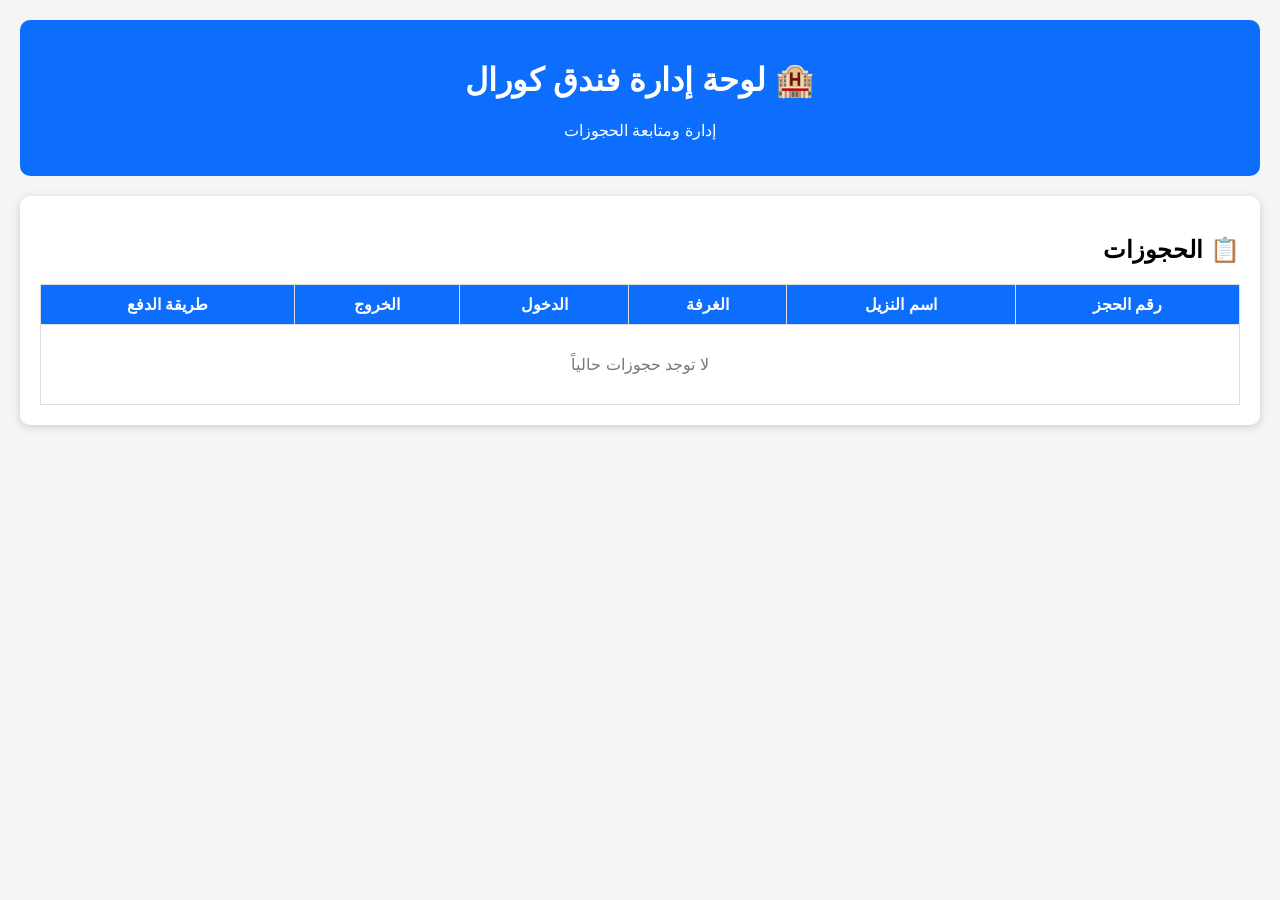
==== admin.html @ 08f66ac8 "Create admin.html" ====
<!DOCTYPE html>
<html lang="ar" dir="rtl">
<head>
    <meta charset="UTF-8">
    <meta name="viewport" content="width=device-width, initial-scale=1.0">
    <title>لوحة إدارة فندق كورال</title>

    <style>
        body {
            font-family: Arial, sans-serif;
            background: #f5f5f5;
            margin: 0;
            padding: 20px;
        }

        header {
            background: #0d6efd;
            color: white;
            padding: 20px;
            text-align: center;
            border-radius: 10px;
        }

        .card {
            background: white;
            padding: 20px;
            margin-top: 20px;
            border-radius: 10px;
            box-shadow: 0 2px 8px #ccc;
        }

        table {
            width: 100%;
            border-collapse: collapse;
            margin-top: 15px;
        }

        th, td {
            border: 1px solid #ddd;
            padding: 10px;
            text-align: center;
        }

        th {
            background: #0d6efd;
            color: white;
        }

        .empty {
            text-align: center;
            padding: 30px;
            color: #777;
        }
    </style>
</head>

<body>

<header>
    <h1>🏨 لوحة إدارة فندق كورال</h1>
    <p>إدارة ومتابعة الحجوزات</p>
</header>

<div class="card">
    <h2>📋 الحجوزات</h2>

    <table>
        <tr>
            <th>رقم الحجز</th>
            <th>اسم النزيل</th>
            <th>الغرفة</th>
            <th>الدخول</th>
            <th>الخروج</th>
            <th>طريقة الدفع</th>
        </tr>

        <tr>
            <td colspan="6" class="empty">
                لا توجد حجوزات حالياً
            </td>
        </tr>
    </table>
</div>

</body>
</html>
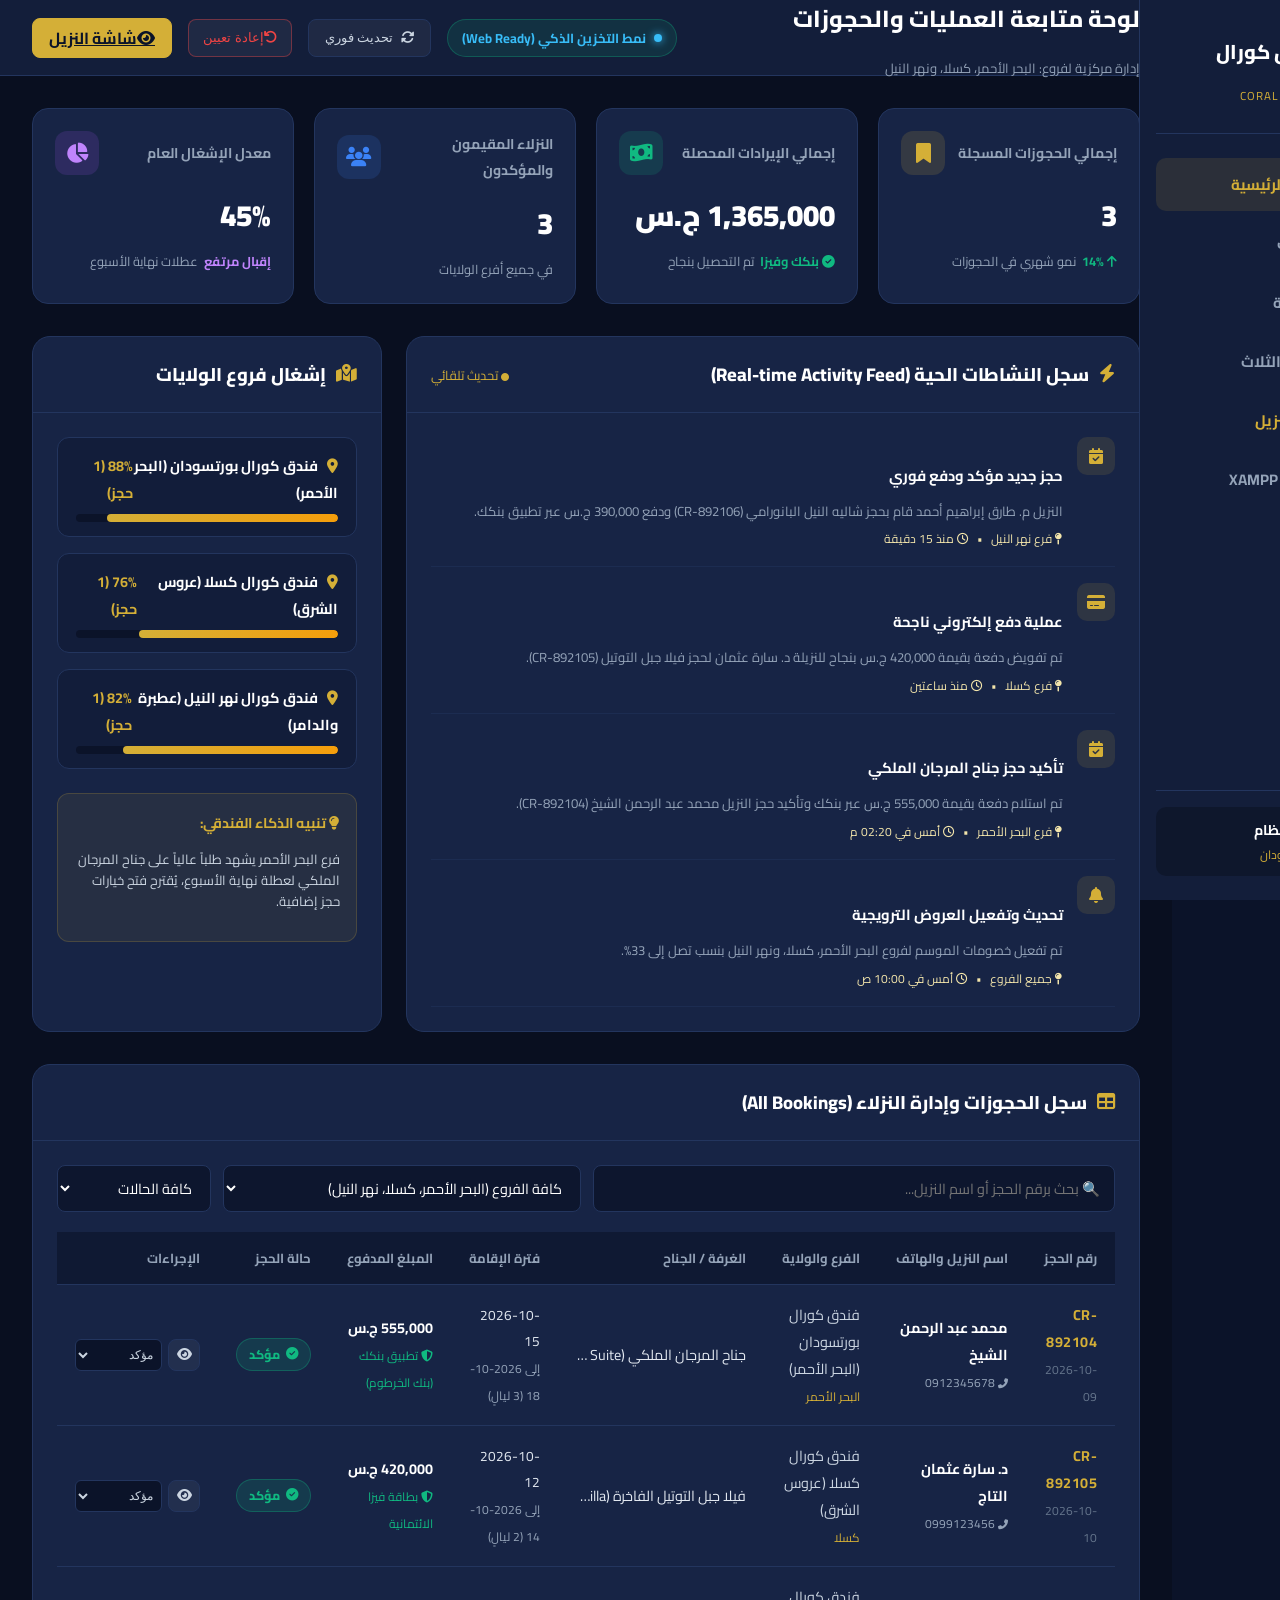
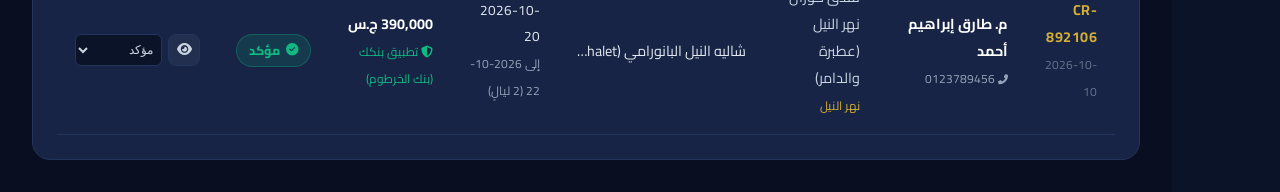
==== commit 0f22259f: "Initial commit: Coral Hotel Sudan Booking Website with XAMPP MySQL backend and GitHub Pages support" ====
--- a/admin.html
+++ b/admin.html
@@ -3,84 +3,260 @@
 <head>
     <meta charset="UTF-8">
     <meta name="viewport" content="width=device-width, initial-scale=1.0">
-    <title>لوحة إدارة فندق كورال</title>
-
-    <style>
-        body {
-            font-family: Arial, sans-serif;
-            background: #f5f5f5;
-            margin: 0;
-            padding: 20px;
-        }
-
-        header {
-            background: #0d6efd;
-            color: white;
-            padding: 20px;
-            text-align: center;
-            border-radius: 10px;
-        }
-
-        .card {
-            background: white;
-            padding: 20px;
-            margin-top: 20px;
-            border-radius: 10px;
-            box-shadow: 0 2px 8px #ccc;
-        }
-
-        table {
-            width: 100%;
-            border-collapse: collapse;
-            margin-top: 15px;
-        }
-
-        th, td {
-            border: 1px solid #ddd;
-            padding: 10px;
-            text-align: center;
-        }
-
-        th {
-            background: #0d6efd;
-            color: white;
-        }
-
-        .empty {
-            text-align: center;
-            padding: 30px;
-            color: #777;
-        }
-    </style>
+    <title>لوحة تحكم مدير النظام | فندق كورال السودان</title>
+    <!-- Fonts & Icons -->
+    <link rel="preconnect" href="https://fonts.googleapis.com">
+    <link rel="preconnect" href="https://fonts.gstatic.com" crossorigin>
+    <link href="https://fonts.googleapis.com/css2?family=Cairo:wght@400;600;700;800;900&display=swap" rel="stylesheet">
+    <link rel="stylesheet" href="https://cdnjs.cloudflare.com/ajax/libs/font-awesome/6.4.0/css/all.min.css">
+    <!-- Stylesheets -->
+    <link rel="stylesheet" href="css/admin.css">
 </head>
-
-<body>
-
-<header>
-    <h1>🏨 لوحة إدارة فندق كورال</h1>
-    <p>إدارة ومتابعة الحجوزات</p>
-</header>
-
-<div class="card">
-    <h2>📋 الحجوزات</h2>
-
-    <table>
-        <tr>
-            <th>رقم الحجز</th>
-            <th>اسم النزيل</th>
-            <th>الغرفة</th>
-            <th>الدخول</th>
-            <th>الخروج</th>
-            <th>طريقة الدفع</th>
-        </tr>
-
-        <tr>
-            <td colspan="6" class="empty">
-                لا توجد حجوزات حالياً
-            </td>
-        </tr>
-    </table>
-</div>
-
+<body class="admin-body">
+
+    <!-- القائمة الجانبية (Sidebar) -->
+    <aside class="admin-sidebar">
+        <div class="admin-logo">
+            <div class="admin-logo-icon">
+                <i class="fas fa-crown"></i>
+            </div>
+            <div class="admin-logo-text">
+                <h2>إدارة فندق كورال</h2>
+                <span>CORAL ADMIN CENTER</span>
+            </div>
+        </div>
+
+        <nav class="admin-nav">
+            <a href="admin.html" class="admin-nav-item active">
+                <i class="fas fa-th-large"></i>
+                <span>لوحة التحكم الرئيسية</span>
+            </a>
+            <a href="#bookingsSection" class="admin-nav-item">
+                <i class="fas fa-calendar-check"></i>
+                <span>سجل الحجوزات</span>
+            </a>
+            <a href="#activitiesSection" class="admin-nav-item">
+                <i class="fas fa-bolt"></i>
+                <span>النشاطات الحية</span>
+            </a>
+            <a href="#occupancySection" class="admin-nav-item">
+                <i class="fas fa-hotel"></i>
+                <span>فروع الولايات الثلاث</span>
+            </a>
+            <a href="index.html" target="_blank" class="admin-nav-item" style="color: var(--gold);">
+                <i class="fas fa-external-link-alt"></i>
+                <span>عرض شاشة النزيل</span>
+            </a>
+            <a href="api/setup_db.php" target="_blank" class="admin-nav-item">
+                <i class="fas fa-database"></i>
+                <span>إعداد داتابيس XAMPP</span>
+            </a>
+        </nav>
+
+        <div class="admin-sidebar-footer">
+            <div class="admin-user-pill">
+                <div class="admin-avatar">
+                    <i class="fas fa-user-shield"></i>
+                </div>
+                <div class="admin-user-info">
+                    <div class="name">المدير العام للنظام</div>
+                    <div class="role">فنادق كورال السودان</div>
+                </div>
+            </div>
+        </div>
+    </aside>
+
+    <!-- المحتوى الرئيسي للوحة الإدارة (Main Content) -->
+    <main class="admin-main">
+        <!-- الشريط العلوي (Topbar) -->
+        <header class="admin-topbar">
+            <div class="topbar-title">
+                <h1>لوحة متابعة العمليات والحجوزات</h1>
+                <p>إدارة مركزية لفروع: البحر الأحمر، كسلا، ونهر النيل</p>
+            </div>
+
+            <div class="topbar-actions">
+                <div class="system-status-pill" id="backendModeBadge">
+                    <span class="status-dot"></span> متصل بالنظام
+                </div>
+                <button class="action-btn" id="btnRefreshData" title="تحديث فوري" style="width: auto; padding: 0 16px; height: 38px; gap: 8px;">
+                    <i class="fas fa-sync-alt"></i> تحديث فوري
+                </button>
+                <button class="action-btn" id="btnResetData" title="إعادة ضبط البيانات" style="width: auto; padding: 0 14px; height: 38px; color: #ef4444; border-color: rgba(239,68,68,0.4);">
+                    <i class="fas fa-undo"></i> إعادة تعيين
+                </button>
+                <a href="index.html" class="action-btn" title="بوابة النزيل" style="width: auto; padding: 0 16px; height: 38px; background: var(--gold); color: #0b1329; font-weight: bold; border-color: var(--gold);">
+                    <i class="fas fa-eye"></i> شاشة النزيل
+                </a>
+            </div>
+        </header>
+
+        <!-- جسم لوحة التحكم -->
+        <div class="admin-content">
+            <!-- 1. بطاقات المؤشرات الحية (KPI Cards) -->
+            <section class="stats-grid">
+                <div class="stat-card">
+                    <div class="stat-header">
+                        <span class="stat-title">إجمالي الحجوزات المسجلة</span>
+                        <div class="stat-icon gold"><i class="fas fa-bookmark"></i></div>
+                    </div>
+                    <div class="stat-value" id="statTotalBookings">0</div>
+                    <div class="stat-footer">
+                        <span class="badge"><i class="fas fa-arrow-up"></i> 14%</span> نمو شهري في الحجوزات
+                    </div>
+                </div>
+
+                <div class="stat-card">
+                    <div class="stat-header">
+                        <span class="stat-title">إجمالي الإيرادات المحصلة</span>
+                        <div class="stat-icon green"><i class="fas fa-money-bill-wave"></i></div>
+                    </div>
+                    <div class="stat-value" id="statTotalRevenue">0 ج.س</div>
+                    <div class="stat-footer">
+                        <span class="badge"><i class="fas fa-check-circle"></i> بنكك وفيزا</span> تم التحصيل بنجاح
+                    </div>
+                </div>
+
+                <div class="stat-card">
+                    <div class="stat-header">
+                        <span class="stat-title">النزلاء المقيمون والمؤكدون</span>
+                        <div class="stat-icon blue"><i class="fas fa-users"></i></div>
+                    </div>
+                    <div class="stat-value" id="statActiveGuests">0</div>
+                    <div class="stat-footer">
+                        <span style="color: var(--admin-muted);">في جميع أفرع الولايات</span>
+                    </div>
+                </div>
+
+                <div class="stat-card">
+                    <div class="stat-header">
+                        <span class="stat-title">معدل الإشغال العام</span>
+                        <div class="stat-icon purple"><i class="fas fa-chart-pie"></i></div>
+                    </div>
+                    <div class="stat-value" id="statOccupancyRate">0%</div>
+                    <div class="stat-footer">
+                        <span class="badge" style="color: #c084fc;">إقبال مرتفع</span> عطلات نهاية الأسبوع
+                    </div>
+                </div>
+            </section>
+
+            <!-- 2. قسمين: سجل النشاطات الحية + نسب إشغال الفروع -->
+            <div class="dashboard-grid">
+                <!-- سجل النشاطات الإدارية الحية -->
+                <div class="panel-card" id="activitiesSection">
+                    <div class="panel-header">
+                        <div class="panel-title">
+                            <i class="fas fa-bolt"></i>
+                            <span>سجل النشاطات الحية (Real-time Activity Feed)</span>
+                        </div>
+                        <span style="font-size: 0.8rem; color: var(--gold);"><i class="fas fa-circle" style="font-size: 8px;"></i> تحديث تلقائي</span>
+                    </div>
+                    <div class="panel-body">
+                        <div class="activity-stream" id="activityStreamList">
+                            <!-- يتم العرض بواسطة JavaScript -->
+                        </div>
+                    </div>
+                </div>
+
+                <!-- إشغال فروع الولايات (البحر الأحمر، كسلا، نهر النيل) -->
+                <div class="panel-card" id="occupancySection">
+                    <div class="panel-header">
+                        <div class="panel-title">
+                            <i class="fas fa-map-marked-alt"></i>
+                            <span>إشغال فروع الولايات</span>
+                        </div>
+                    </div>
+                    <div class="panel-body">
+                        <div class="branch-occupancy-list" id="branchOccupancyList">
+                            <!-- يتم العرض بواسطة JavaScript -->
+                        </div>
+
+                        <div style="margin-top: 24px; padding: 16px; background: rgba(212, 175, 55, 0.08); border-radius: 12px; border: 1px solid rgba(212, 175, 55, 0.2);">
+                            <div style="font-size: 0.88rem; color: var(--gold); font-weight: bold; margin-bottom: 6px;">
+                                <i class="fas fa-lightbulb"></i> تنبيه الذكاء الفندقي:
+                            </div>
+                            <p style="font-size: 0.82rem; color: #cbd5e1; line-height: 1.6;">
+                                فرع البحر الأحمر يشهد طلباً عالياً على جناح المرجان الملكي لعطلة نهاية الأسبوع، يُقترح فتح خيارات حجز إضافية.
+                            </p>
+                        </div>
+                    </div>
+                </div>
+            </div>
+
+            <!-- 3. جدول إدارة الحجوزات الكامل -->
+            <section class="panel-card" id="bookingsSection">
+                <div class="panel-header">
+                    <div class="panel-title">
+                        <i class="fas fa-table"></i>
+                        <span>سجل الحجوزات وإدارة النزلاء (All Bookings)</span>
+                    </div>
+                </div>
+
+                <div class="panel-body">
+                    <!-- شريط البحث والتصفية -->
+                    <div class="filter-bar">
+                        <input type="text" id="adminSearchInput" class="filter-input" placeholder="🔍 بحث برقم الحجز أو اسم النزيل..." style="flex: 1.5; min-width: 220px;">
+                        
+                        <select id="adminBranchFilter" class="filter-select" style="flex: 1; min-width: 180px;">
+                            <option value="all">كافة الفروع (البحر الأحمر، كسلا، نهر النيل)</option>
+                            <option value="1">فندق كورال البحر الأحمر (بورتسودان)</option>
+                            <option value="2">فندق كورال كسلا (عروس الشرق)</option>
+                            <option value="3">فندق كورال نهر النيل (عطبرة والدامر)</option>
+                        </select>
+
+                        <select id="adminStatusFilter" class="filter-select" style="min-width: 140px;">
+                            <option value="all">كافة الحالات</option>
+                            <option value="confirmed">مؤكد</option>
+                            <option value="checked_in">تم تسجيل الوصول</option>
+                            <option value="checked_out">غادر (مكتمل)</option>
+                            <option value="cancelled">ملغي</option>
+                        </select>
+                    </div>
+
+                    <!-- جدول الحجوزات التفاعلي -->
+                    <div class="table-responsive">
+                        <table class="admin-table">
+                            <thead>
+                                <tr>
+                                    <th>رقم الحجز</th>
+                                    <th>اسم النزيل والهاتف</th>
+                                    <th>الفرع والولاية</th>
+                                    <th>الغرفة / الجناح</th>
+                                    <th>فترة الإقامة</th>
+                                    <th>المبلغ المدفوع</th>
+                                    <th>حالة الحجز</th>
+                                    <th>الإجراءات</th>
+                                </tr>
+                            </thead>
+                            <tbody id="bookingsTableBody">
+                                <!-- يتم التعبئة ديناميكياً بواسطة JavaScript -->
+                            </tbody>
+                        </table>
+                    </div>
+                </div>
+            </section>
+        </div>
+    </main>
+
+    <!-- نافذة عرض تفاصيل الحجز للمدير -->
+    <div class="modal-overlay" id="adminBookingModal" style="display: none; position: fixed; top: 0; left: 0; right: 0; bottom: 0; background: rgba(0,0,0,0.8); z-index: 2000; align-items: center; justify-content: center;">
+        <div style="background: var(--admin-card); border: 1px solid var(--gold); border-radius: 16px; width: 90%; max-width: 650px; padding: 28px; position: relative; color: #fff;">
+            <div style="display: flex; justify-content: space-between; align-items: center; border-bottom: 1px solid var(--admin-border); padding-bottom: 16px; margin-bottom: 20px;">
+                <h3 style="color: var(--gold);"><i class="fas fa-file-invoice"></i> تفاصيل الحجز الفندقي</h3>
+                <button id="closeAdminModalBtn" style="background: none; border: none; color: #fff; font-size: 24px; cursor: pointer;">&times;</button>
+            </div>
+            <div id="adminBookingDetailContent">
+                <!-- تفاصيل الحجز -->
+            </div>
+            <div style="text-align: left; margin-top: 20px;">
+                <button class="btn btn-gold btn-sm" onclick="window.print()"><i class="fas fa-print"></i> طباعة</button>
+            </div>
+        </div>
+    </div>
+
+    <!-- Scripts -->
+    <script src="js/data.js"></script>
+    <script src="js/storage.js"></script>
+    <script src="js/admin.js"></script>
 </body>
-</html>+</html>
--- a/css/admin.css
+++ b/css/admin.css
@@ -0,0 +1,565 @@
+/* ========================================================
+   CORAL HOTEL - لوحة تحكم مدير النظام (Admin Control Center)
+   ======================================================== */
+
+:root {
+    --admin-bg: #0b1329;
+    --admin-surface: #131e3a;
+    --admin-card: #172445;
+    --admin-border: #23355e;
+    --admin-text: #f1f5f9;
+    --admin-muted: #94a3b8;
+    --gold: #d4af37;
+    --gold-hover: #f3e5ab;
+    --success: #10b981;
+    --warning: #f59e0b;
+    --danger: #ef4444;
+    --info: #3b82f6;
+    --sidebar-width: 270px;
+}
+
+body.admin-body {
+    background-color: var(--admin-bg);
+    color: var(--admin-text);
+    font-family: 'Cairo', 'Tajawal', sans-serif;
+    direction: rtl;
+    text-align: right;
+    display: flex;
+    min-height: 100vh;
+    margin: 0;
+    overflow-x: hidden;
+}
+
+/* Sidebar */
+.admin-sidebar {
+    width: var(--sidebar-width);
+    background-color: var(--admin-surface);
+    border-left: 1px solid var(--admin-border);
+    display: flex;
+    flex-direction: column;
+    position: fixed;
+    top: 0;
+    right: 0;
+    bottom: 0;
+    z-index: 100;
+    padding: 24px 16px;
+    transition: all 0.3s ease;
+}
+
+.admin-logo {
+    display: flex;
+    align-items: center;
+    gap: 12px;
+    padding-bottom: 24px;
+    border-bottom: 1px solid var(--admin-border);
+    margin-bottom: 24px;
+}
+
+.admin-logo-icon {
+    width: 42px;
+    height: 42px;
+    background: linear-gradient(135deg, var(--gold), #996515);
+    border-radius: 10px;
+    display: flex;
+    align-items: center;
+    justify-content: center;
+    color: #0b1329;
+    font-size: 20px;
+    font-weight: 900;
+}
+
+.admin-logo-text h2 {
+    font-size: 1.25rem;
+    font-weight: 800;
+    color: #ffffff;
+    line-height: 1.1;
+}
+
+.admin-logo-text span {
+    font-size: 0.72rem;
+    color: var(--gold);
+    letter-spacing: 1px;
+}
+
+.admin-nav {
+    display: flex;
+    flex-direction: column;
+    gap: 6px;
+    flex-grow: 1;
+}
+
+.admin-nav-item {
+    display: flex;
+    align-items: center;
+    gap: 12px;
+    padding: 12px 16px;
+    border-radius: 10px;
+    color: var(--admin-muted);
+    font-weight: 700;
+    font-size: 0.95rem;
+    cursor: pointer;
+    transition: all 0.2s ease;
+    text-decoration: none;
+}
+
+.admin-nav-item i {
+    font-size: 1.15rem;
+    width: 24px;
+}
+
+.admin-nav-item:hover, .admin-nav-item.active {
+    background-color: rgba(212, 175, 55, 0.12);
+    color: var(--gold);
+    border-right: 3px solid var(--gold);
+}
+
+.admin-sidebar-footer {
+    padding-top: 16px;
+    border-top: 1px solid var(--admin-border);
+}
+
+.admin-user-pill {
+    display: flex;
+    align-items: center;
+    gap: 12px;
+    padding: 10px;
+    background: rgba(0,0,0,0.25);
+    border-radius: 10px;
+}
+
+.admin-avatar {
+    width: 38px;
+    height: 38px;
+    border-radius: 50%;
+    background: var(--gold);
+    color: #0b1329;
+    display: flex;
+    align-items: center;
+    justify-content: center;
+    font-weight: 800;
+}
+
+.admin-user-info {
+    overflow: hidden;
+}
+
+.admin-user-info .name {
+    font-size: 0.88rem;
+    font-weight: 700;
+    color: #ffffff;
+    white-space: nowrap;
+    text-overflow: ellipsis;
+}
+
+.admin-user-info .role {
+    font-size: 0.75rem;
+    color: var(--gold);
+}
+
+/* Main Content Area */
+.admin-main {
+    margin-right: var(--sidebar-width);
+    flex-grow: 1;
+    display: flex;
+    flex-direction: column;
+    min-height: 100vh;
+    background: #090f20;
+}
+
+/* Topbar */
+.admin-topbar {
+    height: 75px;
+    background: var(--admin-surface);
+    border-bottom: 1px solid var(--admin-border);
+    display: flex;
+    align-items: center;
+    justify-content: space-between;
+    padding: 0 32px;
+    position: sticky;
+    top: 0;
+    z-index: 90;
+}
+
+.topbar-title h1 {
+    font-size: 1.45rem;
+    font-weight: 800;
+    color: #ffffff;
+}
+
+.topbar-title p {
+    font-size: 0.82rem;
+    color: var(--admin-muted);
+}
+
+.topbar-actions {
+    display: flex;
+    align-items: center;
+    gap: 16px;
+}
+
+.system-status-pill {
+    display: flex;
+    align-items: center;
+    gap: 8px;
+    background: rgba(16, 185, 129, 0.12);
+    border: 1px solid rgba(16, 185, 129, 0.3);
+    color: var(--success);
+    padding: 6px 14px;
+    border-radius: 20px;
+    font-size: 0.82rem;
+    font-weight: 700;
+}
+
+.status-dot {
+    width: 8px;
+    height: 8px;
+    border-radius: 50%;
+    background: var(--success);
+    box-shadow: 0 0 8px var(--success);
+    animation: pulseDot 2s infinite;
+}
+
+@keyframes pulseDot {
+    0% { transform: scale(1); opacity: 1; }
+    50% { transform: scale(1.3); opacity: 0.6; }
+    100% { transform: scale(1); opacity: 1; }
+}
+
+/* Dashboard Content */
+.admin-content {
+    padding: 32px;
+    flex-grow: 1;
+}
+
+/* Stats Cards Grid */
+.stats-grid {
+    display: grid;
+    grid-template-columns: repeat(auto-fit, minmax(240px, 1fr));
+    gap: 20px;
+    margin-bottom: 32px;
+}
+
+.stat-card {
+    background: var(--admin-card);
+    border: 1px solid var(--admin-border);
+    border-radius: 16px;
+    padding: 22px;
+    display: flex;
+    flex-direction: column;
+    position: relative;
+    overflow: hidden;
+    transition: transform 0.2s ease;
+}
+
+.stat-card:hover {
+    transform: translateY(-4px);
+    border-color: rgba(212, 175, 55, 0.4);
+}
+
+.stat-header {
+    display: flex;
+    align-items: center;
+    justify-content: space-between;
+    margin-bottom: 12px;
+}
+
+.stat-title {
+    color: var(--admin-muted);
+    font-size: 0.88rem;
+    font-weight: 700;
+}
+
+.stat-icon {
+    width: 44px;
+    height: 44px;
+    border-radius: 12px;
+    display: flex;
+    align-items: center;
+    justify-content: center;
+    font-size: 1.25rem;
+}
+
+.stat-icon.gold { background: rgba(212, 175, 55, 0.15); color: var(--gold); }
+.stat-icon.green { background: rgba(16, 185, 129, 0.15); color: var(--success); }
+.stat-icon.blue { background: rgba(59, 130, 246, 0.15); color: var(--info); }
+.stat-icon.purple { background: rgba(168, 85, 247, 0.15); color: #c084fc; }
+
+.stat-value {
+    font-size: 1.85rem;
+    font-weight: 900;
+    color: #ffffff;
+    margin-bottom: 6px;
+}
+
+.stat-footer {
+    display: flex;
+    align-items: center;
+    gap: 6px;
+    font-size: 0.8rem;
+    color: var(--admin-muted);
+}
+
+.stat-footer .badge {
+    color: var(--success);
+    font-weight: 700;
+}
+
+/* Two Columns Layout */
+.dashboard-grid {
+    display: grid;
+    grid-template-columns: 2.1fr 1fr;
+    gap: 24px;
+    margin-bottom: 32px;
+}
+
+/* Panel Card */
+.panel-card {
+    background: var(--admin-card);
+    border: 1px solid var(--admin-border);
+    border-radius: 18px;
+    overflow: hidden;
+}
+
+.panel-header {
+    padding: 20px 24px;
+    border-bottom: 1px solid var(--admin-border);
+    display: flex;
+    align-items: center;
+    justify-content: space-between;
+}
+
+.panel-title {
+    font-size: 1.15rem;
+    font-weight: 800;
+    color: #ffffff;
+    display: flex;
+    align-items: center;
+    gap: 10px;
+}
+
+.panel-title i {
+    color: var(--gold);
+}
+
+.panel-body {
+    padding: 24px;
+}
+
+/* Tables */
+.table-responsive {
+    overflow-x: auto;
+}
+
+.admin-table {
+    width: 100%;
+    border-collapse: collapse;
+    text-align: right;
+}
+
+.admin-table th {
+    background: rgba(11, 19, 41, 0.6);
+    color: var(--admin-muted);
+    font-size: 0.82rem;
+    font-weight: 700;
+    padding: 14px 18px;
+    border-bottom: 1px solid var(--admin-border);
+    white-space: nowrap;
+}
+
+.admin-table td {
+    padding: 16px 18px;
+    border-bottom: 1px solid var(--admin-border);
+    font-size: 0.9rem;
+    color: #e2e8f0;
+}
+
+.admin-table tr:hover td {
+    background: rgba(255, 255, 255, 0.02);
+}
+
+/* Status Badges */
+.status-badge {
+    display: inline-flex;
+    align-items: center;
+    gap: 6px;
+    padding: 4px 12px;
+    border-radius: 20px;
+    font-size: 0.78rem;
+    font-weight: 800;
+}
+
+.status-badge.confirmed {
+    background: rgba(16, 185, 129, 0.15);
+    color: var(--success);
+    border: 1px solid rgba(16, 185, 129, 0.3);
+}
+
+.status-badge.checked_in {
+    background: rgba(59, 130, 246, 0.15);
+    color: var(--info);
+    border: 1px solid rgba(59, 130, 246, 0.3);
+}
+
+.status-badge.checked_out {
+    background: rgba(148, 163, 184, 0.15);
+    color: var(--admin-muted);
+    border: 1px solid rgba(148, 163, 184, 0.3);
+}
+
+.status-badge.cancelled {
+    background: rgba(239, 68, 68, 0.15);
+    color: var(--danger);
+    border: 1px solid rgba(239, 68, 68, 0.3);
+}
+
+/* Activity Stream */
+.activity-stream {
+    display: flex;
+    flex-direction: column;
+    gap: 16px;
+}
+
+.activity-item {
+    display: flex;
+    gap: 14px;
+    padding-bottom: 16px;
+    border-bottom: 1px solid rgba(35, 53, 94, 0.5);
+    position: relative;
+}
+
+.activity-icon-box {
+    width: 38px;
+    height: 38px;
+    border-radius: 10px;
+    background: rgba(212, 175, 55, 0.12);
+    color: var(--gold);
+    display: flex;
+    align-items: center;
+    justify-content: center;
+    flex-shrink: 0;
+    font-size: 1rem;
+}
+
+.activity-info h5 {
+    font-size: 0.92rem;
+    color: #ffffff;
+    font-weight: 700;
+    margin-bottom: 3px;
+}
+
+.activity-info p {
+    font-size: 0.82rem;
+    color: var(--admin-muted);
+    line-height: 1.5;
+    margin-bottom: 6px;
+}
+
+.activity-meta {
+    font-size: 0.75rem;
+    color: var(--gold-hover);
+    display: flex;
+    align-items: center;
+    gap: 8px;
+}
+
+/* Branch Occupancy Bars */
+.branch-occupancy-list {
+    display: flex;
+    flex-direction: column;
+    gap: 16px;
+}
+
+.branch-occupancy-item {
+    background: rgba(11, 19, 41, 0.4);
+    padding: 14px 18px;
+    border-radius: 12px;
+    border: 1px solid var(--admin-border);
+}
+
+.branch-occupancy-header {
+    display: flex;
+    justify-content: space-between;
+    margin-bottom: 8px;
+    font-size: 0.9rem;
+    font-weight: 700;
+}
+
+.progress-bar-bg {
+    width: 100%;
+    height: 8px;
+    background: #0b1329;
+    border-radius: 4px;
+    overflow: hidden;
+}
+
+.progress-bar-fill {
+    height: 100%;
+    background: linear-gradient(90deg, var(--gold), #f59e0b);
+    border-radius: 4px;
+    transition: width 0.8s ease;
+}
+
+/* Admin Action Buttons */
+.action-btn-group {
+    display: flex;
+    gap: 6px;
+}
+
+.action-btn {
+    width: 32px;
+    height: 32px;
+    border-radius: 8px;
+    border: 1px solid var(--admin-border);
+    background: rgba(255,255,255,0.05);
+    color: #cbd5e1;
+    display: inline-flex;
+    align-items: center;
+    justify-content: center;
+    cursor: pointer;
+    transition: all 0.2s ease;
+}
+
+.action-btn:hover {
+    background: var(--gold);
+    color: #0b1329;
+    border-color: var(--gold);
+}
+
+/* Filter Bar */
+.filter-bar {
+    display: flex;
+    gap: 12px;
+    margin-bottom: 20px;
+    flex-wrap: wrap;
+}
+
+.filter-input, .filter-select {
+    background: rgba(11, 19, 41, 0.8);
+    border: 1px solid var(--admin-border);
+    border-radius: 8px;
+    padding: 8px 14px;
+    color: #ffffff;
+    font-family: inherit;
+    font-size: 0.9rem;
+}
+
+.filter-input:focus, .filter-select:focus {
+    outline: none;
+    border-color: var(--gold);
+}
+
+@media (max-width: 992px) {
+    .admin-sidebar {
+        width: 70px;
+        padding: 16px 8px;
+    }
+    .admin-logo-text, .admin-nav-item span, .admin-user-info {
+        display: none;
+    }
+    .admin-main {
+        margin-right: 70px;
+    }
+    .dashboard-grid {
+        grid-template-columns: 1fr;
+    }
+}
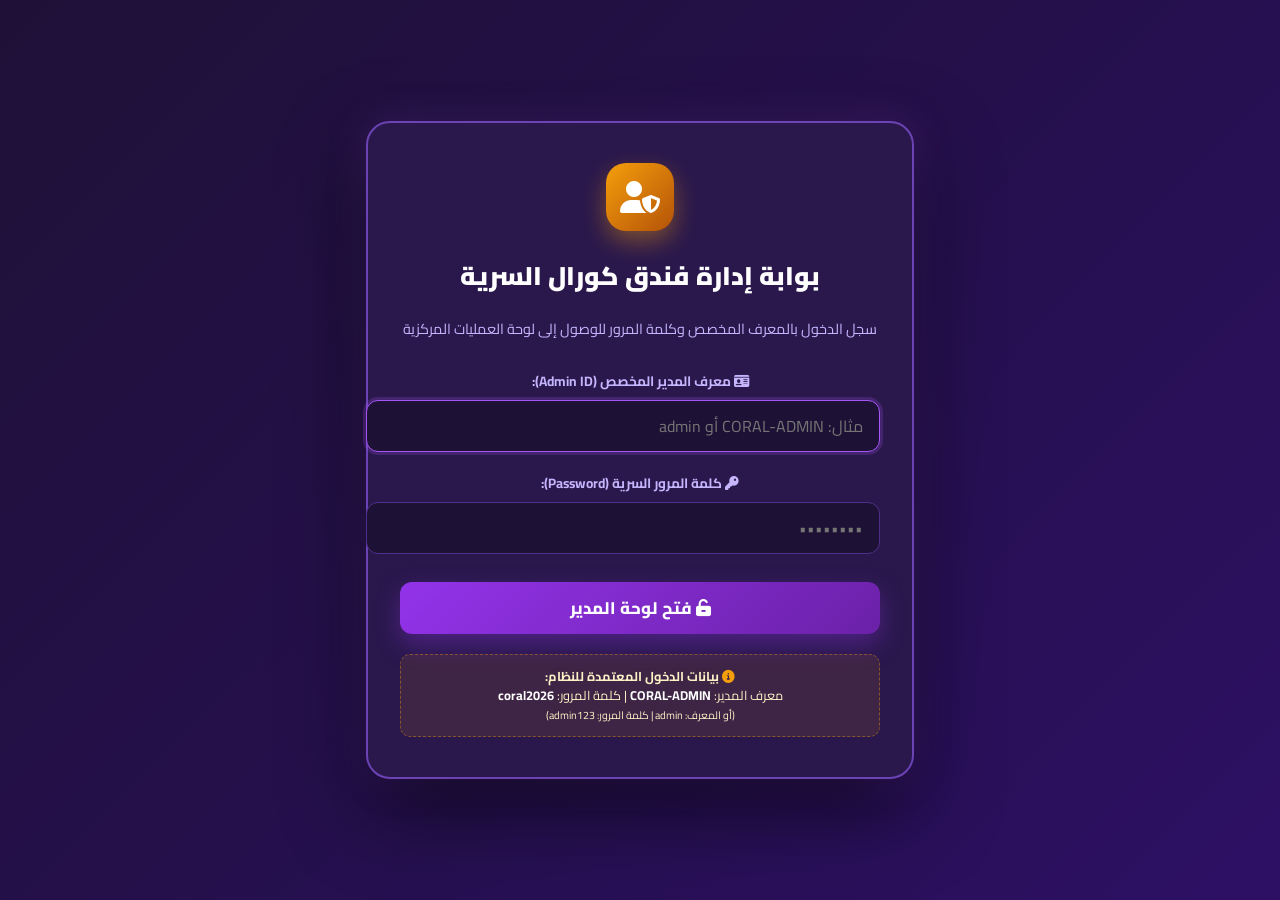
==== commit 6ba924b8: "Update Coral Hotel: Lilac/Purple luxury theme, secret admin screen with ID/password, Khartoum HQ, At" ====
--- a/admin.html
+++ b/admin.html
@@ -3,7 +3,7 @@
 <head>
     <meta charset="UTF-8">
     <meta name="viewport" content="width=device-width, initial-scale=1.0">
-    <title>لوحة تحكم مدير النظام | فندق كورال السودان</title>
+    <title>لوحة تحكم مدير النظام السرية | فندق كورال السودان</title>
     <!-- Fonts & Icons -->
     <link rel="preconnect" href="https://fonts.googleapis.com">
     <link rel="preconnect" href="https://fonts.gstatic.com" crossorigin>
@@ -14,8 +14,49 @@
 </head>
 <body class="admin-body">
 
+    <!-- ========================================================
+         بوابة تسجيل الدخول السرية للمدير (Secret Admin Login Gate)
+         تظهر أولاً وتمنع الدخول حتى إدخال المعرف وكلمة المرور
+         ======================================================== -->
+    <div class="admin-login-overlay" id="adminLoginOverlay">
+        <div class="admin-login-card">
+            <div class="login-lock-icon">
+                <i class="fas fa-user-shield"></i>
+            </div>
+            <h2>بوابة إدارة فندق كورال السرية</h2>
+            <p>سجل الدخول بالمعرف المخصص وكلمة المرور للوصول إلى لوحة العمليات المركزية</p>
+
+            <form id="adminLoginForm">
+                <div class="login-field">
+                    <label for="adminIdInput"><i class="fas fa-id-card"></i> معرف المدير المخصص (Admin ID):</label>
+                    <input type="text" id="adminIdInput" class="login-input" placeholder="مثال: CORAL-ADMIN أو admin" required autofocus>
+                </div>
+
+                <div class="login-field">
+                    <label for="adminPassInput"><i class="fas fa-key"></i> كلمة المرور السرية (Password):</label>
+                    <input type="password" id="adminPassInput" class="login-input" placeholder="••••••••" required>
+                </div>
+
+                <div id="loginErrorMsg" style="display: none; color: #fca5a5; background: rgba(239, 68, 68, 0.2); border: 1px solid #ef4444; padding: 10px; border-radius: 8px; font-size: 0.88rem; margin-bottom: 14px;">
+                    <i class="fas fa-exclamation-triangle"></i> معرف المدير أو كلمة المرور غير صحيحة!
+                </div>
+
+                <button type="submit" class="login-submit-btn" id="btnLoginSubmit">
+                    <i class="fas fa-unlock-alt"></i> فتح لوحة المدير
+                </button>
+            </form>
+
+            <div class="login-hint">
+                <i class="fas fa-info-circle" style="color: var(--admin-gold);"></i>
+                <strong>بيانات الدخول المعتمدة للنظام:</strong><br>
+                معرف المدير: <strong style="color: #fff;">CORAL-ADMIN</strong> | كلمة المرور: <strong style="color: #fff;">coral2026</strong><br>
+                <small>(أو المعرف: admin | كلمة المرور: admin123)</small>
+            </div>
+        </div>
+    </div>
+
     <!-- القائمة الجانبية (Sidebar) -->
-    <aside class="admin-sidebar">
+    <aside class="admin-sidebar" id="adminSidebar" style="display: none;">
         <div class="admin-logo">
             <div class="admin-logo-icon">
                 <i class="fas fa-crown"></i>
@@ -41,15 +82,15 @@
             </a>
             <a href="#occupancySection" class="admin-nav-item">
                 <i class="fas fa-hotel"></i>
-                <span>فروع الولايات الثلاث</span>
-            </a>
-            <a href="index.html" target="_blank" class="admin-nav-item" style="color: var(--gold);">
+                <span>فروع السودان الأربعة</span>
+            </a>
+            <a href="index.html" target="_blank" class="admin-nav-item" style="color: var(--admin-gold);">
                 <i class="fas fa-external-link-alt"></i>
                 <span>عرض شاشة النزيل</span>
             </a>
             <a href="api/setup_db.php" target="_blank" class="admin-nav-item">
                 <i class="fas fa-database"></i>
-                <span>إعداد داتابيس XAMPP</span>
+                <span>تهيئة داتابيس XAMPP</span>
             </a>
         </nav>
 
@@ -58,34 +99,37 @@
                 <div class="admin-avatar">
                     <i class="fas fa-user-shield"></i>
                 </div>
-                <div class="admin-user-info">
-                    <div class="name">المدير العام للنظام</div>
-                    <div class="role">فنادق كورال السودان</div>
-                </div>
+                <div class="admin-user-info" style="flex-grow: 1;">
+                    <div class="name" id="sidebarAdminName">المدير العام للنظام</div>
+                    <div class="role" id="sidebarAdminRole">فنادق كورال السودان</div>
+                </div>
+                <button class="action-btn" id="btnSidebarLogout" title="قفل الشاشة وتسجيل الخروج" style="color: #ef4444; border-color: rgba(239,68,68,0.4);">
+                    <i class="fas fa-sign-out-alt"></i>
+                </button>
             </div>
         </div>
     </aside>
 
     <!-- المحتوى الرئيسي للوحة الإدارة (Main Content) -->
-    <main class="admin-main">
+    <main class="admin-main" id="adminMainContent" style="display: none;">
         <!-- الشريط العلوي (Topbar) -->
         <header class="admin-topbar">
             <div class="topbar-title">
-                <h1>لوحة متابعة العمليات والحجوزات</h1>
-                <p>إدارة مركزية لفروع: البحر الأحمر، كسلا، ونهر النيل</p>
+                <h1>لوحة متابعة العمليات والحجوزات الفندقية</h1>
+                <p>إدارة مركزية لفروع: الخرطوم (المقر الرئيسي)، بورتسودان، كسلا، وعطبرة بنهر النيل</p>
             </div>
 
             <div class="topbar-actions">
                 <div class="system-status-pill" id="backendModeBadge">
                     <span class="status-dot"></span> متصل بالنظام
                 </div>
-                <button class="action-btn" id="btnRefreshData" title="تحديث فوري" style="width: auto; padding: 0 16px; height: 38px; gap: 8px;">
-                    <i class="fas fa-sync-alt"></i> تحديث فوري
+                <button class="action-btn" id="btnRefreshData" title="تحديث فوري">
+                    <i class="fas fa-sync-alt"></i> تحديث
                 </button>
-                <button class="action-btn" id="btnResetData" title="إعادة ضبط البيانات" style="width: auto; padding: 0 14px; height: 38px; color: #ef4444; border-color: rgba(239,68,68,0.4);">
-                    <i class="fas fa-undo"></i> إعادة تعيين
+                <button class="action-btn" id="btnAdminLogout" style="background: rgba(239,68,68,0.2); border-color: #ef4444; color: #fca5a5;">
+                    <i class="fas fa-lock"></i> قفل اللوحة
                 </button>
-                <a href="index.html" class="action-btn" title="بوابة النزيل" style="width: auto; padding: 0 16px; height: 38px; background: var(--gold); color: #0b1329; font-weight: bold; border-color: var(--gold);">
+                <a href="index.html" target="_blank" class="action-btn" style="background: var(--admin-purple-bright); color: #fff; font-weight: bold;">
                     <i class="fas fa-eye"></i> شاشة النزيل
                 </a>
             </div>
@@ -98,11 +142,11 @@
                 <div class="stat-card">
                     <div class="stat-header">
                         <span class="stat-title">إجمالي الحجوزات المسجلة</span>
-                        <div class="stat-icon gold"><i class="fas fa-bookmark"></i></div>
+                        <div class="stat-icon purple"><i class="fas fa-bookmark"></i></div>
                     </div>
                     <div class="stat-value" id="statTotalBookings">0</div>
                     <div class="stat-footer">
-                        <span class="badge"><i class="fas fa-arrow-up"></i> 14%</span> نمو شهري في الحجوزات
+                        <span style="color: #10b981; font-weight: bold;"><i class="fas fa-arrow-up"></i> +18%</span> في جميع الفروع
                     </div>
                 </div>
 
@@ -113,43 +157,43 @@
                     </div>
                     <div class="stat-value" id="statTotalRevenue">0 ج.س</div>
                     <div class="stat-footer">
-                        <span class="badge"><i class="fas fa-check-circle"></i> بنكك وفيزا</span> تم التحصيل بنجاح
+                        <span style="color: var(--admin-gold);"><i class="fas fa-coins"></i> بنكك | فيزا | دولار | ريال</span>
                     </div>
                 </div>
 
                 <div class="stat-card">
                     <div class="stat-header">
-                        <span class="stat-title">النزلاء المقيمون والمؤكدون</span>
+                        <span class="stat-title">النزلاء الحاليون والمؤكدون</span>
                         <div class="stat-icon blue"><i class="fas fa-users"></i></div>
                     </div>
                     <div class="stat-value" id="statActiveGuests">0</div>
                     <div class="stat-footer">
-                        <span style="color: var(--admin-muted);">في جميع أفرع الولايات</span>
+                        <span>إقامة محلية وأجنبية</span>
                     </div>
                 </div>
 
                 <div class="stat-card">
                     <div class="stat-header">
                         <span class="stat-title">معدل الإشغال العام</span>
-                        <div class="stat-icon purple"><i class="fas fa-chart-pie"></i></div>
+                        <div class="stat-icon gold"><i class="fas fa-chart-pie"></i></div>
                     </div>
                     <div class="stat-value" id="statOccupancyRate">0%</div>
                     <div class="stat-footer">
-                        <span class="badge" style="color: #c084fc;">إقبال مرتفع</span> عطلات نهاية الأسبوع
+                        <span style="color: var(--admin-purple-bright); font-weight: bold;">إقبال مرتفع</span> على المقر الرئيسي
                     </div>
                 </div>
             </section>
 
-            <!-- 2. قسمين: سجل النشاطات الحية + نسب إشغال الفروع -->
+            <!-- 2. قسمين: سجل النشاطات الحية + نسب إشغال الفروع الأربعة -->
             <div class="dashboard-grid">
                 <!-- سجل النشاطات الإدارية الحية -->
                 <div class="panel-card" id="activitiesSection">
                     <div class="panel-header">
                         <div class="panel-title">
                             <i class="fas fa-bolt"></i>
-                            <span>سجل النشاطات الحية (Real-time Activity Feed)</span>
-                        </div>
-                        <span style="font-size: 0.8rem; color: var(--gold);"><i class="fas fa-circle" style="font-size: 8px;"></i> تحديث تلقائي</span>
+                            <span>سجل النشاطات الحية (Real-time Activities Feed)</span>
+                        </div>
+                        <span style="font-size: 0.8rem; color: var(--admin-gold);"><i class="fas fa-circle" style="font-size: 8px;"></i> تحديث فوري</span>
                     </div>
                     <div class="panel-body">
                         <div class="activity-stream" id="activityStreamList">
@@ -158,12 +202,12 @@
                     </div>
                 </div>
 
-                <!-- إشغال فروع الولايات (البحر الأحمر، كسلا، نهر النيل) -->
+                <!-- إشغال فروع السودان الأربعة -->
                 <div class="panel-card" id="occupancySection">
                     <div class="panel-header">
                         <div class="panel-title">
                             <i class="fas fa-map-marked-alt"></i>
-                            <span>إشغال فروع الولايات</span>
+                            <span>إشغال فروع السودان الأربعة</span>
                         </div>
                     </div>
                     <div class="panel-body">
@@ -171,19 +215,19 @@
                             <!-- يتم العرض بواسطة JavaScript -->
                         </div>
 
-                        <div style="margin-top: 24px; padding: 16px; background: rgba(212, 175, 55, 0.08); border-radius: 12px; border: 1px solid rgba(212, 175, 55, 0.2);">
-                            <div style="font-size: 0.88rem; color: var(--gold); font-weight: bold; margin-bottom: 6px;">
-                                <i class="fas fa-lightbulb"></i> تنبيه الذكاء الفندقي:
+                        <div style="margin-top: 24px; padding: 16px; background: rgba(168, 85, 247, 0.12); border-radius: 12px; border: 1px solid var(--admin-border-light);">
+                            <div style="font-size: 0.88rem; color: var(--admin-purple-bright); font-weight: bold; margin-bottom: 6px;">
+                                <i class="fas fa-bell"></i> تقرير العمليات المركزية:
                             </div>
-                            <p style="font-size: 0.82rem; color: #cbd5e1; line-height: 1.6;">
-                                فرع البحر الأحمر يشهد طلباً عالياً على جناح المرجان الملكي لعطلة نهاية الأسبوع، يُقترح فتح خيارات حجز إضافية.
+                            <p style="font-size: 0.82rem; color: #f5f3ff; line-height: 1.6;">
+                                يشهد المقر الرئيسي بالخرطوم وفرع بورتسودان أعلى نسبة إشغال. فرع عطبرة بنهر النيل يسجل إقبالاً ملحوظاً من الضيوف الأجانب والباحثين.
                             </p>
                         </div>
                     </div>
                 </div>
             </div>
 
-            <!-- 3. جدول إدارة الحجوزات الكامل -->
+            <!-- 3. جدول إدارة الحجوزات الشامل -->
             <section class="panel-card" id="bookingsSection">
                 <div class="panel-header">
                     <div class="panel-title">
@@ -195,20 +239,21 @@
                 <div class="panel-body">
                     <!-- شريط البحث والتصفية -->
                     <div class="filter-bar">
-                        <input type="text" id="adminSearchInput" class="filter-input" placeholder="🔍 بحث برقم الحجز أو اسم النزيل..." style="flex: 1.5; min-width: 220px;">
+                        <input type="text" id="adminSearchInput" class="filter-input" placeholder="🔍 بحث برقم الحجز أو اسم النزيل أو الهاتف..." style="flex: 1.5; min-width: 220px;">
                         
                         <select id="adminBranchFilter" class="filter-select" style="flex: 1; min-width: 180px;">
-                            <option value="all">كافة الفروع (البحر الأحمر، كسلا، نهر النيل)</option>
-                            <option value="1">فندق كورال البحر الأحمر (بورتسودان)</option>
-                            <option value="2">فندق كورال كسلا (عروس الشرق)</option>
-                            <option value="3">فندق كورال نهر النيل (عطبرة والدامر)</option>
+                            <option value="all">كافة الفروع (الخرطوم، بورتسودان، كسلا، عطبرة)</option>
+                            <option value="1">فندق كورال الخرطوم (المقر الرئيسي)</option>
+                            <option value="2">فندق كورال بورتسودان (البحر الأحمر)</option>
+                            <option value="3">فندق كورال كسلا (عروس الشرق)</option>
+                            <option value="4">فندق كورال عطبرة (ولاية نهر النيل)</option>
                         </select>
 
                         <select id="adminStatusFilter" class="filter-select" style="min-width: 140px;">
                             <option value="all">كافة الحالات</option>
                             <option value="confirmed">مؤكد</option>
-                            <option value="checked_in">تم تسجيل الوصول</option>
-                            <option value="checked_out">غادر (مكتمل)</option>
+                            <option value="checked_in">تم تسجيل الوصول (Check-in)</option>
+                            <option value="checked_out">غادر (Check-out)</option>
                             <option value="cancelled">ملغي</option>
                         </select>
                     </div>
@@ -219,13 +264,13 @@
                             <thead>
                                 <tr>
                                     <th>رقم الحجز</th>
-                                    <th>اسم النزيل والهاتف</th>
-                                    <th>الفرع والولاية</th>
+                                    <th>النزيل والجنسية</th>
+                                    <th>الفرع</th>
                                     <th>الغرفة / الجناح</th>
                                     <th>فترة الإقامة</th>
-                                    <th>المبلغ المدفوع</th>
-                                    <th>حالة الحجز</th>
-                                    <th>الإجراءات</th>
+                                    <th>المبلغ والعملة</th>
+                                    <th>الحالة</th>
+                                    <th>الإجراءات والبريد</th>
                                 </tr>
                             </thead>
                             <tbody id="bookingsTableBody">
@@ -238,18 +283,15 @@
         </div>
     </main>
 
-    <!-- نافذة عرض تفاصيل الحجز للمدير -->
-    <div class="modal-overlay" id="adminBookingModal" style="display: none; position: fixed; top: 0; left: 0; right: 0; bottom: 0; background: rgba(0,0,0,0.8); z-index: 2000; align-items: center; justify-content: center;">
-        <div style="background: var(--admin-card); border: 1px solid var(--gold); border-radius: 16px; width: 90%; max-width: 650px; padding: 28px; position: relative; color: #fff;">
+    <!-- نافذة عرض تفاصيل الحجز للمدير مع معاينة رسالة البريد -->
+    <div class="modal-overlay" id="adminBookingModal" style="display: none; position: fixed; top: 0; left: 0; right: 0; bottom: 0; background: rgba(0,0,0,0.85); z-index: 3000; align-items: center; justify-content: center; padding: 20px;">
+        <div style="background: var(--admin-card); border: 2px solid var(--admin-purple-bright); border-radius: 20px; width: 100%; max-width: 720px; max-height: 90vh; overflow-y: auto; padding: 30px; position: relative; color: #fff;">
             <div style="display: flex; justify-content: space-between; align-items: center; border-bottom: 1px solid var(--admin-border); padding-bottom: 16px; margin-bottom: 20px;">
-                <h3 style="color: var(--gold);"><i class="fas fa-file-invoice"></i> تفاصيل الحجز الفندقي</h3>
-                <button id="closeAdminModalBtn" style="background: none; border: none; color: #fff; font-size: 24px; cursor: pointer;">&times;</button>
+                <h3 style="color: var(--admin-purple-bright);"><i class="fas fa-file-invoice"></i> ملف الحجز الكامل ورسالة البريد</h3>
+                <button id="closeAdminModalBtn" style="background: none; border: none; color: #fff; font-size: 26px; cursor: pointer;">&times;</button>
             </div>
             <div id="adminBookingDetailContent">
                 <!-- تفاصيل الحجز -->
-            </div>
-            <div style="text-align: left; margin-top: 20px;">
-                <button class="btn btn-gold btn-sm" onclick="window.print()"><i class="fas fa-print"></i> طباعة</button>
             </div>
         </div>
     </div>
--- a/css/admin.css
+++ b/css/admin.css
@@ -1,20 +1,23 @@
 /* ========================================================
-   CORAL HOTEL - لوحة تحكم مدير النظام (Admin Control Center)
+   CORAL HOTEL - لوحة تحكم مدير النظام السرية (Secret Admin Center)
+   الثيم: البنفسجي الفاخر ودرجاته مع الذهبي الدافئ
    ======================================================== */
 
 :root {
-    --admin-bg: #0b1329;
-    --admin-surface: #131e3a;
-    --admin-card: #172445;
-    --admin-border: #23355e;
-    --admin-text: #f1f5f9;
-    --admin-muted: #94a3b8;
-    --gold: #d4af37;
-    --gold-hover: #f3e5ab;
+    --admin-bg: #1e1136;         /* بنفسجي ليلي غامق جداً */
+    --admin-surface: #2a184c;    /* بنفسجي سطحي */
+    --admin-card: #341f5e;       /* بطاقات بنفسجية مخملية */
+    --admin-border: #4d2f89;     /* حواف بنفسجية ناعمة */
+    --admin-border-light: #6b43b5;
+    --admin-text: #f5f3ff;
+    --admin-muted: #c4b5fd;
+    --admin-purple-bright: #a855f7;
+    --admin-gold: #f59e0b;
+    --admin-gold-light: #fef3c7;
     --success: #10b981;
     --warning: #f59e0b;
     --danger: #ef4444;
-    --info: #3b82f6;
+    --info: #38bdf8;
     --sidebar-width: 270px;
 }
 
@@ -28,6 +31,139 @@
     min-height: 100vh;
     margin: 0;
     overflow-x: hidden;
+}
+
+body.admin-body.ltr-mode {
+    direction: ltr;
+    text-align: left;
+}
+
+/* ========================================================
+   بوابة تسجيل دخول المدير السرية (Secret Admin Login Gate)
+   ======================================================== */
+.admin-login-overlay {
+    position: fixed;
+    top: 0;
+    left: 0;
+    right: 0;
+    bottom: 0;
+    background: linear-gradient(135deg, rgba(30, 17, 54, 0.96), rgba(46, 16, 101, 0.98)),
+                url('https://images.unsplash.com/photo-1542314831-068cd1dbfeeb?auto=format&fit=crop&w=1600&q=80') center/cover;
+    backdrop-filter: blur(16px);
+    z-index: 5000;
+    display: flex;
+    align-items: center;
+    justify-content: center;
+    padding: 20px;
+}
+
+.admin-login-card {
+    background: #2a184c;
+    border: 2px solid var(--admin-border-light);
+    border-radius: 24px;
+    width: 100%;
+    max-width: 480px;
+    padding: 40px 32px;
+    box-shadow: 0 30px 80px rgba(0, 0, 0, 0.6), 0 0 40px rgba(168, 85, 247, 0.2);
+    text-align: center;
+    position: relative;
+    animation: loginFade 0.4s ease;
+}
+
+@keyframes loginFade {
+    from { opacity: 0; transform: scale(0.94) translateY(20px); }
+    to { opacity: 1; transform: scale(1) translateY(0); }
+}
+
+.login-lock-icon {
+    width: 68px;
+    height: 68px;
+    background: linear-gradient(135deg, var(--admin-gold), #b45309);
+    border-radius: 20px;
+    display: flex;
+    align-items: center;
+    justify-content: center;
+    font-size: 32px;
+    color: #ffffff;
+    margin: 0 auto 20px;
+    box-shadow: 0 10px 25px rgba(245, 158, 11, 0.4);
+}
+
+.admin-login-card h2 {
+    font-size: 1.6rem;
+    font-weight: 900;
+    color: #ffffff;
+    margin-bottom: 6px;
+}
+
+.admin-login-card p {
+    color: var(--admin-muted);
+    font-size: 0.9rem;
+    margin-bottom: 26px;
+}
+
+.login-field {
+    text-align: inherit;
+    margin-bottom: 18px;
+}
+
+.login-field label {
+    display: block;
+    font-size: 0.85rem;
+    font-weight: 700;
+    color: var(--admin-muted);
+    margin-bottom: 6px;
+}
+
+.login-input {
+    width: 100%;
+    height: 50px;
+    background: #1e1136;
+    border: 1.5px solid var(--admin-border);
+    border-radius: 12px;
+    padding: 0 16px;
+    color: #ffffff;
+    font-family: inherit;
+    font-size: 1rem;
+    transition: all 0.2s ease;
+}
+
+.login-input:focus {
+    outline: none;
+    border-color: var(--admin-purple-bright);
+    box-shadow: 0 0 0 3px rgba(168, 85, 247, 0.2);
+}
+
+.login-submit-btn {
+    width: 100%;
+    height: 52px;
+    background: linear-gradient(135deg, #9333ea, #6b21a8);
+    border: none;
+    border-radius: 12px;
+    color: #ffffff;
+    font-weight: 800;
+    font-size: 1.05rem;
+    cursor: pointer;
+    font-family: inherit;
+    margin-top: 10px;
+    box-shadow: 0 10px 25px rgba(147, 51, 234, 0.35);
+    transition: all 0.2s ease;
+}
+
+.login-submit-btn:hover {
+    transform: translateY(-2px);
+    background: linear-gradient(135deg, #a855f7, #7e22ce);
+}
+
+.login-hint {
+    margin-top: 20px;
+    padding: 12px;
+    background: rgba(245, 158, 11, 0.1);
+    border: 1px dashed rgba(245, 158, 11, 0.4);
+    border-radius: 10px;
+    font-size: 0.8rem;
+    color: var(--admin-gold-light);
+    line-height: 1.5;
 }
 
 /* Sidebar */
@@ -46,6 +182,13 @@
     transition: all 0.3s ease;
 }
 
+body.admin-body.ltr-mode .admin-sidebar {
+    right: auto;
+    left: 0;
+    border-left: none;
+    border-right: 1px solid var(--admin-border);
+}
+
 .admin-logo {
     display: flex;
     align-items: center;
@@ -58,12 +201,12 @@
 .admin-logo-icon {
     width: 42px;
     height: 42px;
-    background: linear-gradient(135deg, var(--gold), #996515);
+    background: linear-gradient(135deg, var(--admin-gold), #b45309);
     border-radius: 10px;
     display: flex;
     align-items: center;
     justify-content: center;
-    color: #0b1329;
+    color: #ffffff;
     font-size: 20px;
     font-weight: 900;
 }
@@ -77,8 +220,7 @@
 
 .admin-logo-text span {
     font-size: 0.72rem;
-    color: var(--gold);
-    letter-spacing: 1px;
+    color: var(--admin-muted);
 }
 
 .admin-nav {
@@ -108,9 +250,15 @@
 }
 
 .admin-nav-item:hover, .admin-nav-item.active {
-    background-color: rgba(212, 175, 55, 0.12);
-    color: var(--gold);
-    border-right: 3px solid var(--gold);
+    background-color: rgba(168, 85, 247, 0.15);
+    color: #ffffff;
+    border-right: 3px solid var(--admin-purple-bright);
+}
+
+body.admin-body.ltr-mode .admin-nav-item:hover,
+body.admin-body.ltr-mode .admin-nav-item.active {
+    border-right: none;
+    border-left: 3px solid var(--admin-purple-bright);
 }
 
 .admin-sidebar-footer {
@@ -131,39 +279,38 @@
     width: 38px;
     height: 38px;
     border-radius: 50%;
-    background: var(--gold);
-    color: #0b1329;
+    background: var(--admin-purple-bright);
+    color: #ffffff;
     display: flex;
     align-items: center;
     justify-content: center;
     font-weight: 800;
-}
-
-.admin-user-info {
-    overflow: hidden;
 }
 
 .admin-user-info .name {
     font-size: 0.88rem;
     font-weight: 700;
     color: #ffffff;
-    white-space: nowrap;
-    text-overflow: ellipsis;
 }
 
 .admin-user-info .role {
     font-size: 0.75rem;
-    color: var(--gold);
-}
-
-/* Main Content Area */
+    color: var(--admin-gold);
+}
+
+/* Main Content */
 .admin-main {
     margin-right: var(--sidebar-width);
     flex-grow: 1;
     display: flex;
     flex-direction: column;
     min-height: 100vh;
-    background: #090f20;
+    background: #170d2b;
+}
+
+body.admin-body.ltr-mode .admin-main {
+    margin-right: 0;
+    margin-left: var(--sidebar-width);
 }
 
 /* Topbar */
@@ -194,14 +341,14 @@
 .topbar-actions {
     display: flex;
     align-items: center;
-    gap: 16px;
+    gap: 12px;
 }
 
 .system-status-pill {
     display: flex;
     align-items: center;
     gap: 8px;
-    background: rgba(16, 185, 129, 0.12);
+    background: rgba(16, 185, 129, 0.15);
     border: 1px solid rgba(16, 185, 129, 0.3);
     color: var(--success);
     padding: 6px 14px;
@@ -216,22 +363,14 @@
     border-radius: 50%;
     background: var(--success);
     box-shadow: 0 0 8px var(--success);
-    animation: pulseDot 2s infinite;
-}
-
-@keyframes pulseDot {
-    0% { transform: scale(1); opacity: 1; }
-    50% { transform: scale(1.3); opacity: 0.6; }
-    100% { transform: scale(1); opacity: 1; }
-}
-
-/* Dashboard Content */
+}
+
 .admin-content {
     padding: 32px;
     flex-grow: 1;
 }
 
-/* Stats Cards Grid */
+/* Stats Cards */
 .stats-grid {
     display: grid;
     grid-template-columns: repeat(auto-fit, minmax(240px, 1fr));
@@ -246,14 +385,12 @@
     padding: 22px;
     display: flex;
     flex-direction: column;
-    position: relative;
-    overflow: hidden;
     transition: transform 0.2s ease;
 }
 
 .stat-card:hover {
     transform: translateY(-4px);
-    border-color: rgba(212, 175, 55, 0.4);
+    border-color: var(--admin-border-light);
 }
 
 .stat-header {
@@ -279,10 +416,10 @@
     font-size: 1.25rem;
 }
 
-.stat-icon.gold { background: rgba(212, 175, 55, 0.15); color: var(--gold); }
-.stat-icon.green { background: rgba(16, 185, 129, 0.15); color: var(--success); }
-.stat-icon.blue { background: rgba(59, 130, 246, 0.15); color: var(--info); }
-.stat-icon.purple { background: rgba(168, 85, 247, 0.15); color: #c084fc; }
+.stat-icon.purple { background: rgba(168, 85, 247, 0.2); color: var(--admin-purple-bright); }
+.stat-icon.green { background: rgba(16, 185, 129, 0.2); color: var(--success); }
+.stat-icon.gold { background: rgba(245, 158, 11, 0.2); color: var(--admin-gold); }
+.stat-icon.blue { background: rgba(56, 189, 248, 0.2); color: var(--info); }
 
 .stat-value {
     font-size: 1.85rem;
@@ -299,12 +436,7 @@
     color: var(--admin-muted);
 }
 
-.stat-footer .badge {
-    color: var(--success);
-    font-weight: 700;
-}
-
-/* Two Columns Layout */
+/* Two Columns Grid */
 .dashboard-grid {
     display: grid;
     grid-template-columns: 2.1fr 1fr;
@@ -312,7 +444,6 @@
     margin-bottom: 32px;
 }
 
-/* Panel Card */
 .panel-card {
     background: var(--admin-card);
     border: 1px solid var(--admin-border);
@@ -338,14 +469,14 @@
 }
 
 .panel-title i {
-    color: var(--gold);
+    color: var(--admin-purple-bright);
 }
 
 .panel-body {
     padding: 24px;
 }
 
-/* Tables */
+/* Table */
 .table-responsive {
     overflow-x: auto;
 }
@@ -353,11 +484,11 @@
 .admin-table {
     width: 100%;
     border-collapse: collapse;
-    text-align: right;
+    text-align: inherit;
 }
 
 .admin-table th {
-    background: rgba(11, 19, 41, 0.6);
+    background: rgba(24, 13, 44, 0.7);
     color: var(--admin-muted);
     font-size: 0.82rem;
     font-weight: 700;
@@ -370,14 +501,14 @@
     padding: 16px 18px;
     border-bottom: 1px solid var(--admin-border);
     font-size: 0.9rem;
-    color: #e2e8f0;
+    color: #f5f3ff;
 }
 
 .admin-table tr:hover td {
     background: rgba(255, 255, 255, 0.02);
 }
 
-/* Status Badges */
+/* Badges */
 .status-badge {
     display: inline-flex;
     align-items: center;
@@ -388,29 +519,10 @@
     font-weight: 800;
 }
 
-.status-badge.confirmed {
-    background: rgba(16, 185, 129, 0.15);
-    color: var(--success);
-    border: 1px solid rgba(16, 185, 129, 0.3);
-}
-
-.status-badge.checked_in {
-    background: rgba(59, 130, 246, 0.15);
-    color: var(--info);
-    border: 1px solid rgba(59, 130, 246, 0.3);
-}
-
-.status-badge.checked_out {
-    background: rgba(148, 163, 184, 0.15);
-    color: var(--admin-muted);
-    border: 1px solid rgba(148, 163, 184, 0.3);
-}
-
-.status-badge.cancelled {
-    background: rgba(239, 68, 68, 0.15);
-    color: var(--danger);
-    border: 1px solid rgba(239, 68, 68, 0.3);
-}
+.status-badge.confirmed { background: rgba(16, 185, 129, 0.2); color: var(--success); }
+.status-badge.checked_in { background: rgba(56, 189, 248, 0.2); color: var(--info); }
+.status-badge.checked_out { background: rgba(148, 163, 184, 0.2); color: #cbd5e1; }
+.status-badge.cancelled { background: rgba(239, 68, 68, 0.2); color: var(--danger); }
 
 /* Activity Stream */
 .activity-stream {
@@ -423,21 +535,19 @@
     display: flex;
     gap: 14px;
     padding-bottom: 16px;
-    border-bottom: 1px solid rgba(35, 53, 94, 0.5);
-    position: relative;
+    border-bottom: 1px solid rgba(77, 47, 137, 0.5);
 }
 
 .activity-icon-box {
     width: 38px;
     height: 38px;
     border-radius: 10px;
-    background: rgba(212, 175, 55, 0.12);
-    color: var(--gold);
+    background: rgba(168, 85, 247, 0.2);
+    color: var(--admin-purple-bright);
     display: flex;
     align-items: center;
     justify-content: center;
     flex-shrink: 0;
-    font-size: 1rem;
 }
 
 .activity-info h5 {
@@ -456,13 +566,13 @@
 
 .activity-meta {
     font-size: 0.75rem;
-    color: var(--gold-hover);
+    color: var(--admin-gold);
     display: flex;
     align-items: center;
     gap: 8px;
 }
 
-/* Branch Occupancy Bars */
+/* Occupancy Bars */
 .branch-occupancy-list {
     display: flex;
     flex-direction: column;
@@ -470,62 +580,50 @@
 }
 
 .branch-occupancy-item {
-    background: rgba(11, 19, 41, 0.4);
+    background: rgba(30, 17, 54, 0.6);
     padding: 14px 18px;
     border-radius: 12px;
     border: 1px solid var(--admin-border);
 }
 
-.branch-occupancy-header {
-    display: flex;
-    justify-content: space-between;
-    margin-bottom: 8px;
-    font-size: 0.9rem;
-    font-weight: 700;
-}
-
 .progress-bar-bg {
     width: 100%;
     height: 8px;
-    background: #0b1329;
+    background: #170d2b;
     border-radius: 4px;
     overflow: hidden;
+    margin-top: 8px;
 }
 
 .progress-bar-fill {
     height: 100%;
-    background: linear-gradient(90deg, var(--gold), #f59e0b);
+    background: linear-gradient(90deg, #a855f7, var(--admin-gold));
     border-radius: 4px;
-    transition: width 0.8s ease;
-}
-
-/* Admin Action Buttons */
+}
+
+/* Action buttons */
 .action-btn-group {
     display: flex;
     gap: 6px;
 }
 
 .action-btn {
-    width: 32px;
-    height: 32px;
+    padding: 6px 12px;
     border-radius: 8px;
     border: 1px solid var(--admin-border);
-    background: rgba(255,255,255,0.05);
-    color: #cbd5e1;
-    display: inline-flex;
-    align-items: center;
-    justify-content: center;
+    background: rgba(255, 255, 255, 0.06);
+    color: #ffffff;
     cursor: pointer;
+    font-family: inherit;
+    font-size: 0.85rem;
     transition: all 0.2s ease;
 }
 
 .action-btn:hover {
-    background: var(--gold);
-    color: #0b1329;
-    border-color: var(--gold);
-}
-
-/* Filter Bar */
+    background: var(--admin-purple-bright);
+    border-color: var(--admin-purple-bright);
+}
+
 .filter-bar {
     display: flex;
     gap: 12px;
@@ -534,7 +632,7 @@
 }
 
 .filter-input, .filter-select {
-    background: rgba(11, 19, 41, 0.8);
+    background: #1e1136;
     border: 1px solid var(--admin-border);
     border-radius: 8px;
     padding: 8px 14px;
@@ -543,23 +641,10 @@
     font-size: 0.9rem;
 }
 
-.filter-input:focus, .filter-select:focus {
-    outline: none;
-    border-color: var(--gold);
-}
-
 @media (max-width: 992px) {
-    .admin-sidebar {
-        width: 70px;
-        padding: 16px 8px;
-    }
-    .admin-logo-text, .admin-nav-item span, .admin-user-info {
-        display: none;
-    }
-    .admin-main {
-        margin-right: 70px;
-    }
-    .dashboard-grid {
-        grid-template-columns: 1fr;
-    }
-}
+    .admin-sidebar { width: 70px; padding: 16px 8px; }
+    .admin-logo-text, .admin-nav-item span, .admin-user-info { display: none; }
+    .admin-main { margin-right: 70px; }
+    body.admin-body.ltr-mode .admin-main { margin-left: 70px; margin-right: 0; }
+    .dashboard-grid { grid-template-columns: 1fr; }
+}
